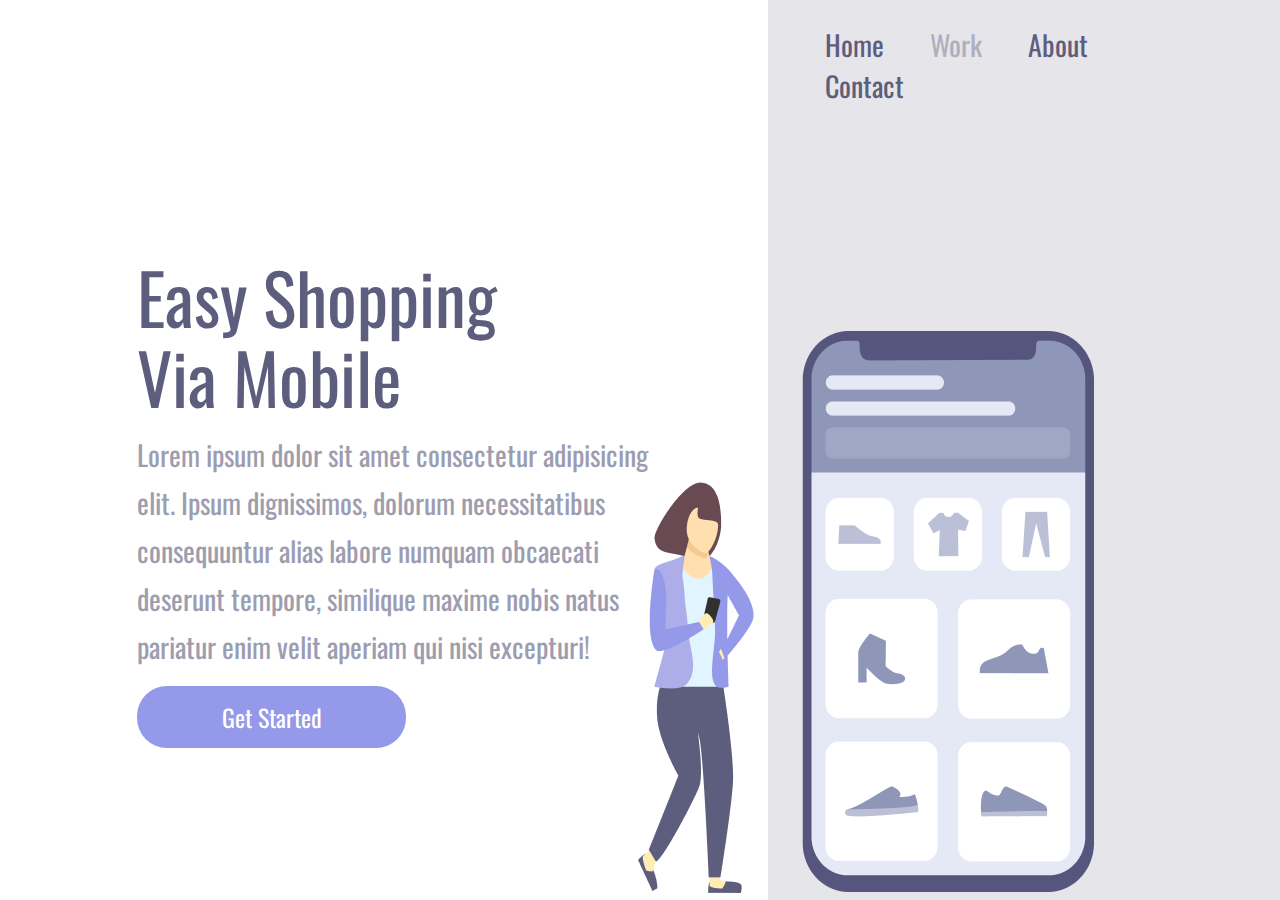
==== html/shopping.html @ e5db0aa0 "Teste" ====
<!DOCTYPE html>
<html lang="en">

<head>

    <meta charset="UTF-8">
    <meta name="viewport" content="width=device-width, initial-scale=1.0">
    <link rel="stylesheet" href="../styles.css">
    <title>Shopping projet</title>

</head>

<body>
    <div>
        <section class="esquerda">

            <h1>Easy Shopping Via Mobile</h1>

            <p>Lorem ipsum dolor sit amet consectetur adipisicing elit. Ipsum dignissimos, dolorum necessitatibus
                consequuntur alias labore numquam obcaecati deserunt tempore,
                similique maxime nobis natus pariatur enim velit aperiam qui nisi excepturi!</p>

            <button>Get Started</button>

        </section>     

        <section class="direita">

            <header class="superior">

                <a class="superior" href="">Home</a>
                <a class="superior" href="">Work</a>
                <a class="superior" href="">About</a>
                <a class="superior" href="">Contact</a>

            </header>

            <img class="garota-nocelular" src="../img/shoppingimg.png" alt="Mulher-com-celular">

        </section>
    </div>
</body>

</html>
---- styles.css ----
@import url('https://fonts.googleapis.com/css2?family=Montserrat:ital,wght@0,100..900;1,100..900&family=Oswald:wght@200..700&display=swap');

*{

    font-family: "Oswald", sans-serif;
    margin: 0;
    padding: 0;
    box-sizing: border-box;
    
}

.wrapper{

    height: 100vh;
    width: 100vh;

}

.esquerda{

    display: inline-block;
    width: 60%;
    padding-left: 137px;
    margin-top: 20%;

}

.direita{

    background-color: #5d5d7d29;
    display: inline-block;
    height: 100vh;
    width: 40%;
    position: absolute;
    
}

.garota-nocelular{

    position: relative;
    top: 25%;
    right: 130px;

}

h1{

    font-weight: 400;
    font-size: 70px;
    line-height: 80px;
    color: #5D5D7D;
    width: 368px;

}

P{

    font-weight: 400;
    font-size: 28px;
    line-height: 48px;
    color: #5D5D7D;
    opacity: 0.6;
    margin: 15px 0;
    width: 540px;

}

button{

    width: 269px;
    height: 62px;
    background-color: #9499EA;
    border: none;
    color: #ffffff;
    border-radius: 30px;
    font-size: 24px;
    line-height: 36px;
    text-align: center;
    cursor: pointer;

}

button:hover{

    opacity: 0.8;

}

button:active{

    opacity: 0.5;

}

.superior{

    font-size: 28px;
    line-height: 41px;
    color: #5D5D7D;
    margin-right: 40px;
    text-decoration: none;
    cursor: pointer;


}

.superior:nth-child(2){

    opacity: 0.4;

}

.superior:hover{

    opacity: 0.8;

}

.superior:active{

    opacity: 0.5;

}

header{

    margin: 24px 0 0 57px;

}

@media screen and (max-width: 900px) {

        .esquerda{

            width: 100%;
            height: 50%;
            padding: 0;
            margin: 0;

        }

        .direita{

            display: block;
            height: auto;
            width: 100%;
            position: static;
            padding: 40px;

        }

        .garota-nocelular{

            position: static; 
            max-width: 90%;

        }

        header{

            display: none;

        }

        h1{

            font-size: 36px;
            line-height: 52px;
            width: auto;
            margin: 58px 50px 0 50px;
            text-align: center;

        }

        p{

            margin: 15px 40px;
            width: auto;
            text-align: center;
            font-size: 14px;
            line-height: 24px;

        }

        button{

            margin: 0 auto;
            display: block;

        }

}
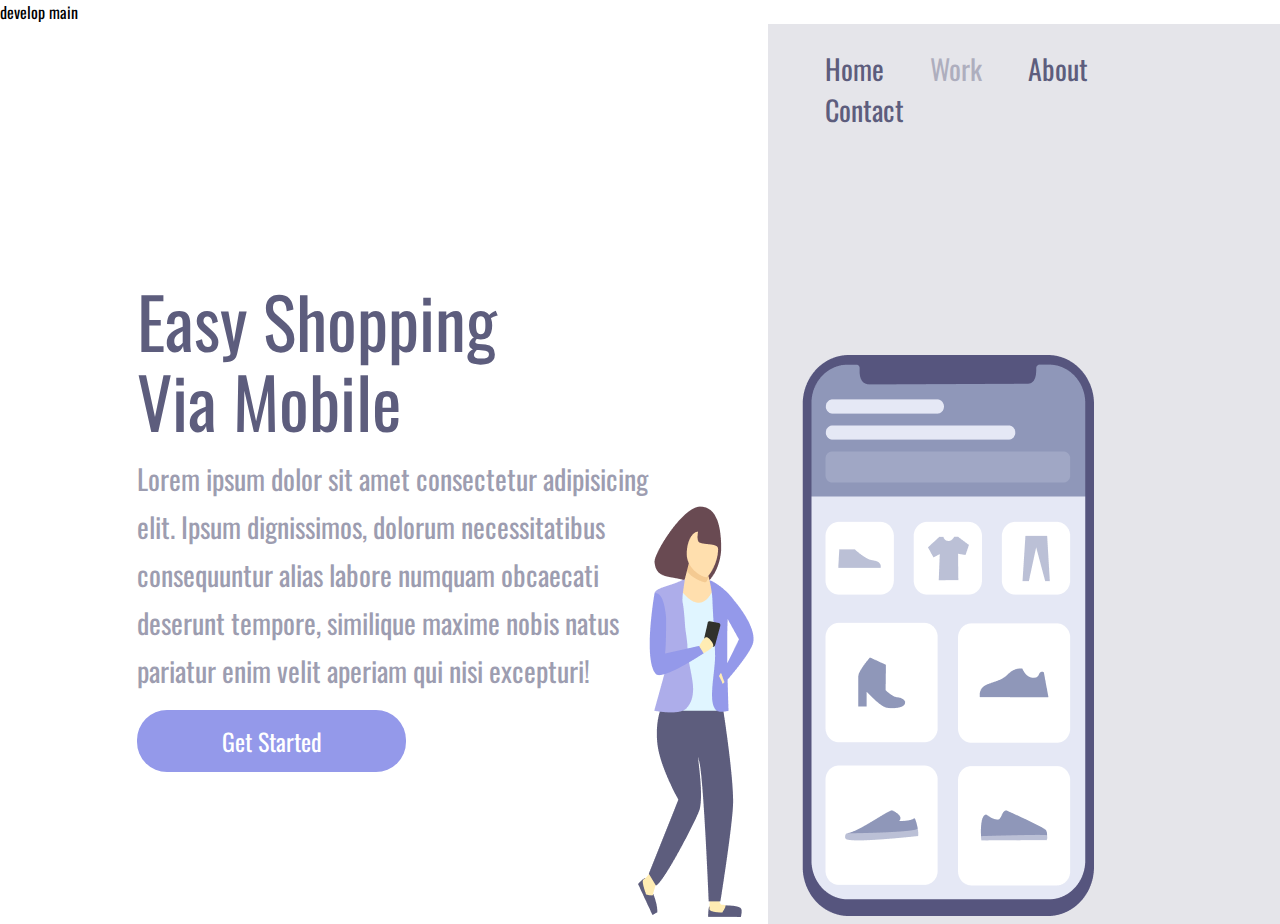
==== commit 6322617a: "Merge branch 'main' into develop" ====
--- a/html/shopping.html
+++ b/html/shopping.html
@@ -6,7 +6,10 @@
     <meta charset="UTF-8">
     <meta name="viewport" content="width=device-width, initial-scale=1.0">
     <link rel="stylesheet" href="../styles.css">
-    <title>Shopping projet</title>
+ develop
+    <title> Projeto Shopping - CSS </title>
+
+    <title>Shopping projeto</title> main
 
 </head>
 
@@ -22,7 +25,7 @@
 
             <button>Get Started</button>
 
-        </section>     
+        </section>
 
         <section class="direita">
 
@@ -41,4 +44,4 @@
     </div>
 </body>
 
-</html>
+</html>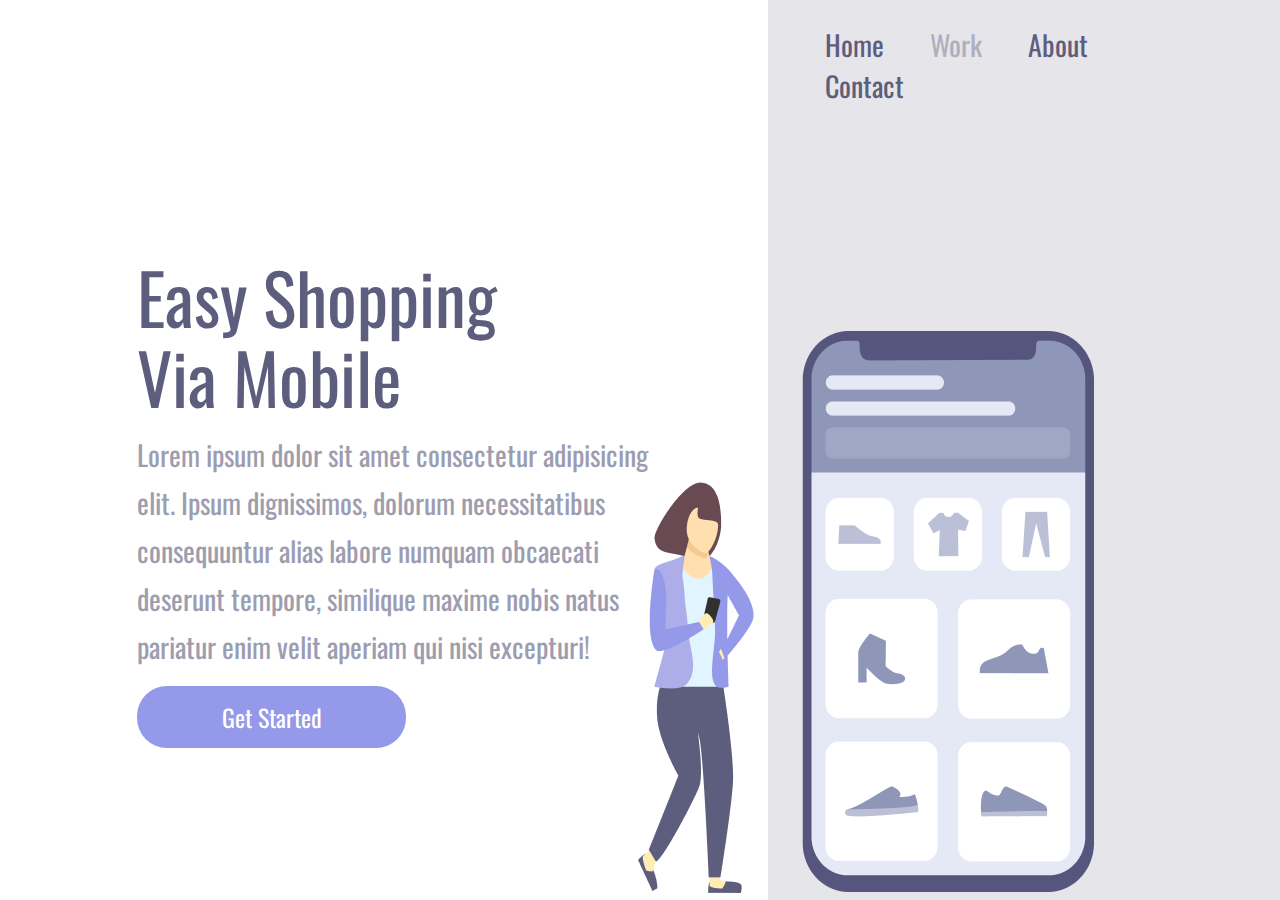
==== commit 0f57af94: "remoção de linhas" ====
--- a/html/shopping.html
+++ b/html/shopping.html
@@ -6,10 +6,7 @@
     <meta charset="UTF-8">
     <meta name="viewport" content="width=device-width, initial-scale=1.0">
     <link rel="stylesheet" href="../styles.css">
- develop
     <title> Projeto Shopping - CSS </title>
-
-    <title>Shopping projeto</title> main
 
 </head>
 
